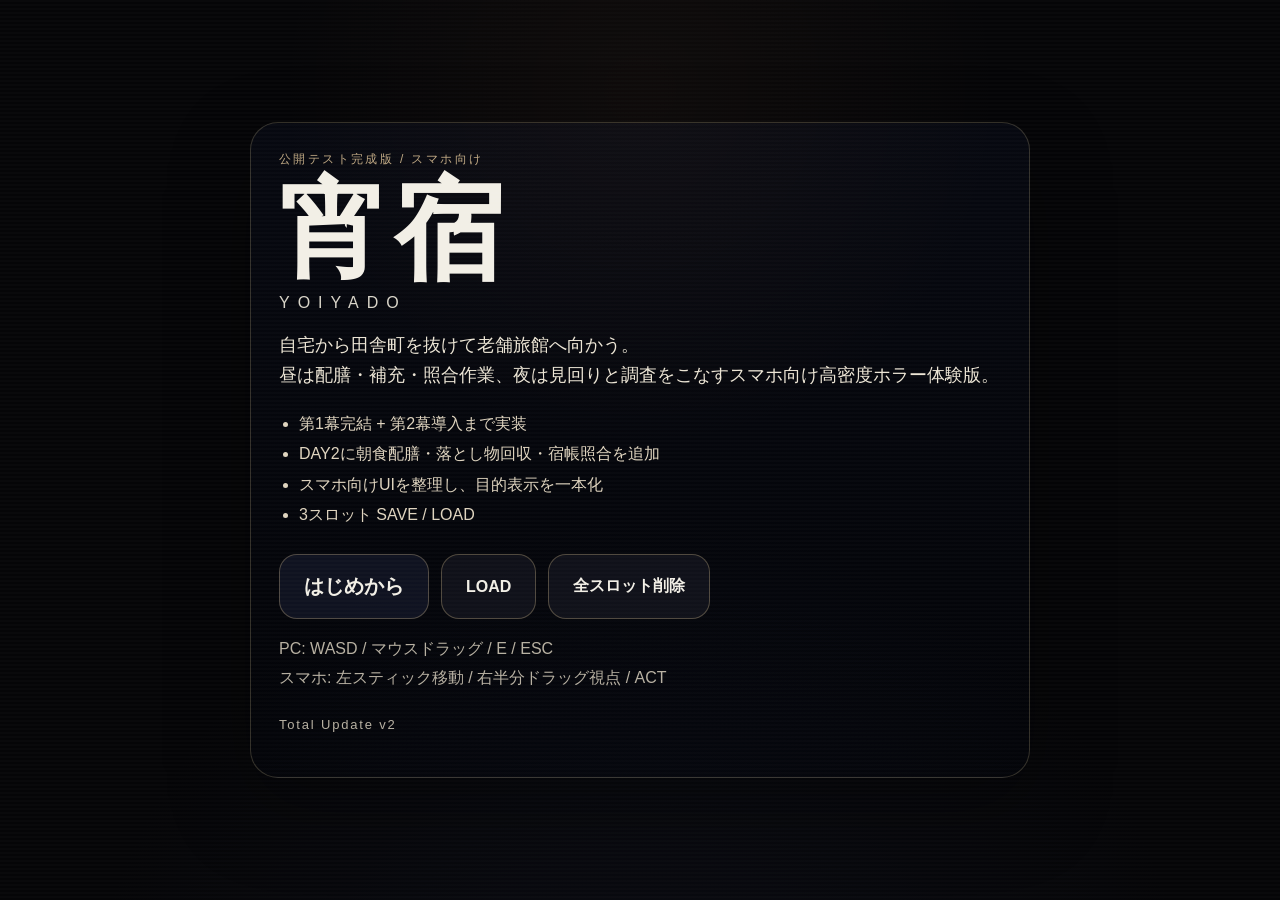
==== index.html @ d2ebab65 "Add files via upload" ====
<!doctype html>
<html lang="ja">
<head>
  <meta charset="utf-8">
  <meta name="viewport" content="width=device-width, initial-scale=1, maximum-scale=1, user-scalable=no, viewport-fit=cover">
  <title>宵宿 Total Update v2</title>
  <link rel="stylesheet" href="styles.css?v=touchfix2">
</head>
<body class="title-body">
  <div class="crt"></div>
  <main class="title-shell">
    <div class="title-card">
      <p class="eyebrow">公開テスト完成版 / スマホ向け</p>
      <h1>宵宿</h1>
      <p class="roman">YOIYADO</p>
      <p class="lead">自宅から田舎町を抜けて老舗旅館へ向かう。<br>昼は配膳・補充・照合作業、夜は見回りと調査をこなすスマホ向け高密度ホラー体験版。</p>
      <ul class="feature-list">
        <li>第1幕完結 + 第2幕導入まで実装</li>
        <li>DAY2に朝食配膳・落とし物回収・宿帳照合を追加</li>
        <li>スマホ向けUIを整理し、目的表示を一本化</li>
        <li>3スロット SAVE / LOAD</li>
      </ul>
      <div class="title-actions">
        <a class="main-btn" href="play.html?new=1">はじめから</a>
        <button class="sub-btn" id="open-title-load">LOAD</button>
        <button class="sub-btn" id="wipe-save">全スロット削除</button>
      </div>
      <p class="hint">PC: WASD / マウスドラッグ / E / ESC<br>スマホ: 左スティック移動 / 右半分ドラッグ視点 / ACT</p>
      <p class="version">Total Update v2</p>
    </div>
  </main>

  <div id="title-slot-overlay" class="overlay hidden title-slot-overlay">
    <div class="menu-card slot-card">
      <h2>LOAD</h2>
      <p class="slot-note">読み込むセーブデータを選んでください。</p>
      <div id="title-slot-list" class="slot-list"></div>
      <button id="close-title-load">閉じる</button>
    </div>
  </div>

  <script>
    (function(){
      const SAVE_PREFIX = 'yoiyado_b1_smartphone_slot_';
      const overlay = document.getElementById('title-slot-overlay');
      const list = document.getElementById('title-slot-list');
      const openBtn = document.getElementById('open-title-load');
      const closeBtn = document.getElementById('close-title-load');
      const wipeBtn = document.getElementById('wipe-save');

      function slotKey(n){ return SAVE_PREFIX + n; }
      function escapeHtml(str){ return String(str).replace(/[&<>"]/g, s => ({'&':'&amp;','<':'&lt;','>':'&gt;','"':'&quot;'}[s])); }
      function renderSlots(){
        const labels = { start_note:'机へ', leave_home:'玄関へ', walk_to_ryokan:'旅館入口へ', talk_okami:'女将へ', get_tray:'厨房へ', deliver_201:'201号室へ', report_okami:'帳場へ戻る', stock_amenities:'戸棚へ', place_amenities:'備品箱へ', arrange_slippers:'下駄箱前へ', restock_towels:'浴場前へ', answer_phone:'浴場前へ', inspect_archive:'宿帳庫へ', escape_archive:'帳場へ逃げる', sleep_day1:'布団へ', leave_home_day2:'玄関へ', commute_day2:'旅館入口へ', talk_maid:'仲居へ', inspect_north:'北廊下へ', inspect_detached:'離れ通路へ', escape_detached:'帳場へ逃げる', finale:'女将へ' };
        list.innerHTML = '';
        for (let i=1;i<=3;i++){
          const raw = localStorage.getItem(slotKey(i));
          const wrap = document.createElement('div');
          wrap.className = 'slot-row';
          const btn = document.createElement('button');
          btn.className = 'slot-btn';
          if(raw){
            try{
              const data = JSON.parse(raw);
              const area = data.areaLabel || data.area || '不明';
              const objective = labels[data.step] || data.step || '進行中';
              btn.innerHTML = '<strong>SLOT ' + i + '</strong><span>' + escapeHtml(area) + ' / ' + escapeHtml(objective) + '</span>';
              btn.addEventListener('click', ()=>{ location.href = 'play.html?slot=' + i; });
            }catch(e){
              btn.innerHTML = '<strong>SLOT ' + i + '</strong><span>読込失敗</span>';
              btn.disabled = true;
            }
          }else{
            btn.innerHTML = '<strong>SLOT ' + i + '</strong><span>空き</span>';
            btn.disabled = true;
          }
          wrap.appendChild(btn);
          list.appendChild(wrap);
        }
      }
      openBtn.addEventListener('click', function(){ renderSlots(); overlay.classList.remove('hidden'); });
      closeBtn.addEventListener('click', function(){ overlay.classList.add('hidden'); });
      overlay.addEventListener('click', function(e){ if(e.target === overlay) overlay.classList.add('hidden'); });
      wipeBtn.addEventListener('click', function(){
        for(let i=1;i<=3;i++) localStorage.removeItem(slotKey(i));
        alert('3つのセーブスロットを削除しました');
        renderSlots();
      });
    })();
  </script>
</body>
</html>
---- styles.css ----
:root{
  --bg:#050507;
  --panel:rgba(6,8,15,.82);
  --panel-2:rgba(10,12,22,.92);
  --line:rgba(177,162,122,.28);
  --text:#f2efe6;
  --sub:#bfa883;
  --accent:#d6c18f;
  --danger:#d06b60;
  --safe-top:env(safe-area-inset-top, 0px);
  --safe-bottom:env(safe-area-inset-bottom, 0px);
  --safe-left:env(safe-area-inset-left, 0px);
  --safe-right:env(safe-area-inset-right, 0px);
}
*{box-sizing:border-box; -webkit-tap-highlight-color:transparent; touch-action:manipulation;}
html,body{margin:0; padding:0; width:100%; height:100%; overflow:hidden; background:var(--bg); color:var(--text); font-family:-apple-system,BlinkMacSystemFont,"Hiragino Sans","Yu Gothic UI",sans-serif;}
body{overscroll-behavior:none;}
.title-body,.play-body{position:relative;}
.crt{pointer-events:none; position:fixed; inset:0; background:
  repeating-linear-gradient(180deg, rgba(255,255,255,.02) 0 2px, rgba(0,0,0,0) 2px 4px),
  radial-gradient(circle at 50% 10%, rgba(255,164,96,.06), transparent 35%),
  radial-gradient(circle at 50% 120%, rgba(60,74,130,.14), transparent 45%);
  mix-blend-mode:screen; opacity:.65; z-index:4;
}
.title-shell{position:relative; z-index:2; display:grid; place-items:center; min-height:100%; padding:24px;}
.title-card{max-width:780px; width:min(92vw,780px); padding:28px; border:1px solid var(--line); border-radius:28px; background:linear-gradient(180deg, rgba(7,9,17,.95), rgba(3,4,8,.92)); box-shadow:0 30px 80px rgba(0,0,0,.45);}
.eyebrow{margin:0 0 8px; letter-spacing:.2em; color:var(--sub); font-size:12px;}
.title-card h1{font-size:clamp(56px,12vw,110px); margin:0; line-height:1; letter-spacing:.04em;}
.roman{margin:8px 0 18px; letter-spacing:.5em; color:#d8d4c8;}
.lead{font-size:18px; line-height:1.7; color:#ece5d5;}
.feature-list{padding-left:20px; line-height:1.9; color:#dfd4bf;}
.title-actions{display:flex; gap:12px; flex-wrap:wrap; margin-top:24px;}
.main-btn,.sub-btn{appearance:none; border:none; cursor:pointer; text-decoration:none; color:var(--text); background:rgba(16,19,34,.95); border:1px solid rgba(216,193,143,.32); border-radius:18px; padding:18px 24px; font-size:20px; font-weight:700;}
.sub-btn{background:rgba(17,18,26,.9); font-size:16px;}
.hint,.version{color:#b7b0a1; line-height:1.8;}
.version{margin-top:20px; font-size:13px; letter-spacing:.14em;}

#game-root{position:fixed; inset:0; overflow:hidden; background:#020306;}
#game-canvas{position:absolute; inset:0; width:100%; height:100%; display:block;}
.hud{position:absolute; inset:0; z-index:3; pointer-events:none;}
.hud-left,.hud-right{position:absolute; top:calc(var(--safe-top) + 14px); display:flex; gap:10px; align-items:flex-start;}
.hud-left{left:calc(var(--safe-left) + 14px); flex-direction:column;}
.hud-right{right:calc(var(--safe-right) + 14px); flex-direction:column; align-items:flex-end;}
.badge,.distance-pill,.menu-btn,.objective-panel,.prompt,.menu-card,.dialogue,.joystick-base,.act-btn,.look-zone,#minimap{backdrop-filter:blur(10px); background:var(--panel); border:1px solid var(--line); box-shadow:0 16px 34px rgba(0,0,0,.28);}
.badge{padding:6px 9px; border-radius:12px; min-width:64px; font-weight:700; text-align:center; font-size:11px;}
.badge.secondary{color:#e5d1ad; opacity:.92;}
#objective-panel,#minimap{display:none !important;}
.distance-pill{padding:10px 14px; border-radius:18px; font-weight:700; font-size:16px; color:#f0d68e; max-width:min(64vw, 360px); white-space:nowrap; overflow:hidden; text-overflow:ellipsis;}
.menu-btn{pointer-events:auto; appearance:none; border:none; color:var(--text); padding:12px 20px; border-radius:18px; font-weight:800; font-size:16px; cursor:pointer;}
.objective-panel{position:absolute; left:calc(var(--safe-left) + 18px); bottom:calc(var(--safe-bottom) + 142px); width:min(440px, calc(100vw - 172px)); padding:16px 18px; border-radius:20px;}
.objective-title{font-size:12px; letter-spacing:.18em; color:var(--sub); margin-bottom:8px;}
.objective-text{font-size:24px; font-weight:800; line-height:1.35;}
.objective-sub{margin-top:6px; color:#cbc0a7;}
.prompt{position:absolute; top:calc(var(--safe-top) + 110px); left:50%; bottom:auto; transform:translateX(-50%); min-width:220px; max-width:min(54vw, 380px); padding:10px 14px; border-radius:16px; text-align:center; font-weight:700; opacity:0; transition:.18s ease; z-index:3; pointer-events:none; white-space:nowrap; overflow:hidden; text-overflow:ellipsis; font-size:14px;}
.prompt.show{opacity:1;}
@media (max-width: 900px){
  .prompt{top:calc(var(--safe-top) + 146px); left:calc(var(--safe-left) + 122px); max-width:min(52vw, 280px); font-size:14px; padding:10px 14px;}
}

#minimap{position:absolute; top:calc(var(--safe-top) + 86px); right:calc(var(--safe-right) + 14px); width:270px; height:150px; border-radius:22px; padding:0;}
.joystick-zone{position:absolute; z-index:3; left:calc(var(--safe-left) + 18px); bottom:calc(var(--safe-bottom) + 18px); width:150px; height:150px; pointer-events:auto; touch-action:none;}
.move-label{position:absolute; left:14px; top:10px; color:rgba(203,195,178,.62); font-size:12px; letter-spacing:.18em;}
.joystick-base{position:absolute; inset:0; border-radius:28px; display:grid; place-items:center; background:rgba(6,8,15,.22); border:1px solid rgba(177,162,122,.12); box-shadow:0 10px 22px rgba(0,0,0,.10);} 
.joystick-knob{width:56px; height:56px; border-radius:50%; background:rgba(255,255,255,.12); border:1px solid rgba(255,255,255,.14); transform:translate3d(0,0,0);} 
.look-zone{position:absolute; z-index:3; right:calc(var(--safe-right) + 118px); bottom:calc(var(--safe-bottom) + 22px); width:118px; height:64px; border-radius:20px; display:grid; place-items:center; color:rgba(185,177,162,.38); font-size:11px; letter-spacing:.16em; pointer-events:none; background:rgba(6,8,15,.06); border:1px solid rgba(177,162,122,.05);} 
.act-btn{position:absolute; z-index:3; right:calc(var(--safe-right) + 18px); bottom:calc(var(--safe-bottom) + 18px); width:150px; height:92px; border-radius:26px; pointer-events:auto; appearance:none; border:none; color:rgba(255,255,255,.94); font-size:40px; font-weight:900; letter-spacing:.04em; background:rgba(6,8,15,.24); border:1px solid rgba(177,162,122,.12); box-shadow:0 10px 22px rgba(0,0,0,.10);} 
.dialogue{position:absolute; left:18px; right:18px; bottom:calc(var(--safe-bottom) + 18px); z-index:5; pointer-events:auto; border-radius:24px; display:grid; grid-template-columns:130px 1fr; overflow:hidden;}
.portrait{min-height:180px; background:linear-gradient(180deg, rgba(58,61,80,.65), rgba(14,16,24,.8)); display:grid; place-items:center;}
.dialogue-box{padding:18px 20px 22px;}
.dialogue-name{font-size:18px; color:var(--accent); font-weight:800; margin-bottom:8px;}
.dialogue-text{font-size:24px; line-height:1.6; white-space:pre-wrap;}
.dialogue-continue{margin-top:10px; color:#b8afa0; font-size:14px;}
.overlay{position:absolute; inset:0; z-index:6; display:grid; place-items:center; background:rgba(0,0,0,.42);}
.menu-card{width:min(92vw,420px); padding:28px; border-radius:26px; text-align:center; background:var(--panel-2);}
.menu-card h2{margin:0 0 16px; font-size:30px;}
.menu-card p{line-height:1.8; color:#d5c7b3;}
.menu-card button{appearance:none; display:block; width:100%; margin-top:10px; padding:16px 18px; border-radius:18px; border:1px solid rgba(216,193,143,.32); background:rgba(17,19,30,.96); color:var(--text); font-size:18px; font-weight:800;}
.hidden{display:none !important;}

@media (max-width: 900px){
  .title-card{padding:24px 18px 20px;}
  .lead{font-size:16px;}
  .feature-list{font-size:14px;}
  .distance-pill{font-size:14px; max-width:58vw;}
  .badge{min-width:76px; padding:8px 10px; font-size:13px;}
  .act-btn{width:122px; height:82px; font-size:34px;}
  .look-zone{right:calc(var(--safe-right) + 98px); width:94px; font-size:10px;}
  .joystick-zone{width:136px; height:136px;}
  .dialogue{grid-template-columns:96px 1fr;}
  .portrait{min-height:142px;}
  .dialogue-text{font-size:18px;}
}


.slot-card{max-width:min(92vw,560px);}
.slot-note{margin:0 0 12px; color:#d5c7b3; line-height:1.6;}
.slot-list{display:grid; gap:10px;}
.slot-row{display:grid;}
.slot-btn{appearance:none; width:100%; text-align:left; display:grid; gap:4px; padding:16px 18px; border-radius:18px; border:1px solid rgba(216,193,143,.32); background:rgba(17,19,30,.96); color:var(--text);}
.slot-btn strong{font-size:16px; letter-spacing:.08em;}
.slot-btn span{font-size:14px; color:#d5c7b3;}
.slot-btn:disabled{opacity:.48;}
.title-slot-overlay{z-index:6;}
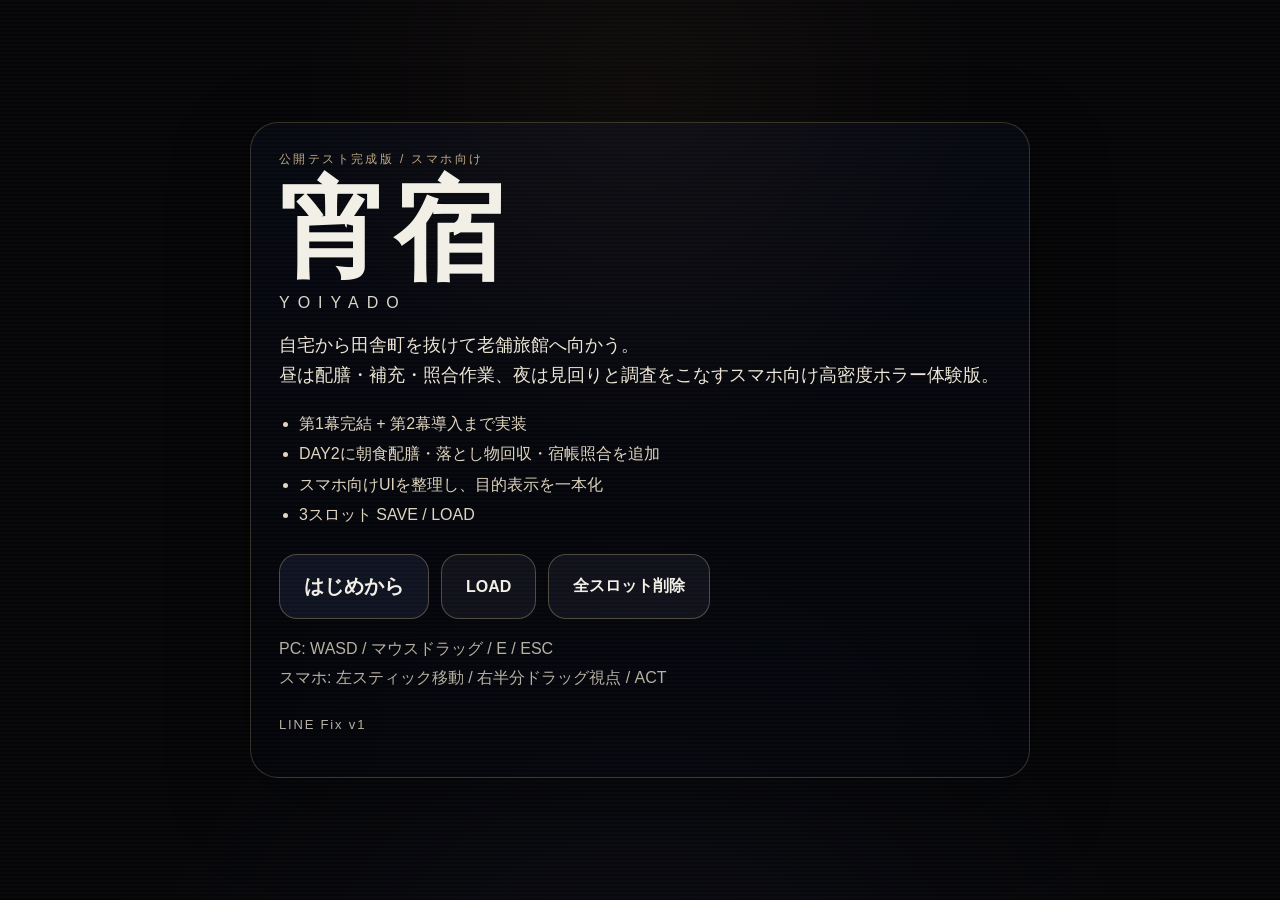
==== commit e92cb88e: "Add files via upload" ====
--- a/index.html
+++ b/index.html
@@ -3,8 +3,8 @@
 <head>
   <meta charset="utf-8">
   <meta name="viewport" content="width=device-width, initial-scale=1, maximum-scale=1, user-scalable=no, viewport-fit=cover">
-  <title>宵宿 Total Update v2</title>
-  <link rel="stylesheet" href="styles.css?v=touchfix2">
+  <title>宵宿 LINE Fix v1</title>
+  <link rel="stylesheet" href="styles.css?v=linefix1">
 </head>
 <body class="title-body">
   <div class="crt"></div>
@@ -21,12 +21,12 @@
         <li>3スロット SAVE / LOAD</li>
       </ul>
       <div class="title-actions">
-        <a class="main-btn" href="play.html?new=1">はじめから</a>
+        <a class="main-btn" href="home.html?mode=day1&v=linefix1">はじめから</a>
         <button class="sub-btn" id="open-title-load">LOAD</button>
         <button class="sub-btn" id="wipe-save">全スロット削除</button>
       </div>
       <p class="hint">PC: WASD / マウスドラッグ / E / ESC<br>スマホ: 左スティック移動 / 右半分ドラッグ視点 / ACT</p>
-      <p class="version">Total Update v2</p>
+      <p class="version">LINE Fix v1</p>
     </div>
   </main>
 
@@ -41,7 +41,7 @@
 
   <script>
     (function(){
-      const SAVE_PREFIX = 'yoiyado_b1_smartphone_slot_';
+      const SAVE_PREFIX = 'yoiyado_total_update_v2_slot_';
       const overlay = document.getElementById('title-slot-overlay');
       const list = document.getElementById('title-slot-list');
       const openBtn = document.getElementById('open-title-load');
@@ -65,7 +65,7 @@
               const area = data.areaLabel || data.area || '不明';
               const objective = labels[data.step] || data.step || '進行中';
               btn.innerHTML = '<strong>SLOT ' + i + '</strong><span>' + escapeHtml(area) + ' / ' + escapeHtml(objective) + '</span>';
-              btn.addEventListener('click', ()=>{ location.href = 'play.html?slot=' + i; });
+              btn.addEventListener('click', ()=>{ location.href = 'play.html?slot=' + i + '&v=linefix1'; });
             }catch(e){
               btn.innerHTML = '<strong>SLOT ' + i + '</strong><span>読込失敗</span>';
               btn.disabled = true;
--- a/styles.css
+++ b/styles.css
@@ -101,3 +101,22 @@
 .slot-btn span{font-size:14px; color:#d5c7b3;}
 .slot-btn:disabled{opacity:.48;}
 .title-slot-overlay{z-index:6;}
+
+.home-overlay{position:absolute;inset:0;z-index:5;display:grid;place-items:center;padding:24px;background:linear-gradient(180deg,rgba(4,6,10,.18),rgba(0,0,0,.28));pointer-events:auto;}
+.home-card{width:min(92vw,720px);border:1px solid rgba(216,193,143,.24);border-radius:26px;overflow:hidden;background:rgba(9,12,20,.86);backdrop-filter:blur(10px);box-shadow:0 30px 70px rgba(0,0,0,.42);}
+.home-room-art{position:relative;height:min(46vw,260px);background:linear-gradient(180deg,#2f251f 0 26%,#5b4537 26% 28%,#d9ccb7 28% 100%);}
+.home-window{position:absolute;left:7%;top:16%;width:34%;height:34%;background:linear-gradient(180deg,#d8e7f3,#f7f7f1);border:10px solid #4f3828;box-shadow:inset 0 0 0 2px rgba(255,255,255,.25);}
+.home-window::before,.home-window::after{content:'';position:absolute;background:#5a3e2d;}
+.home-window::before{left:50%;top:0;width:8px;height:100%;transform:translateX(-50%);}
+.home-window::after{left:0;top:50%;width:100%;height:8px;transform:translateY(-50%);}
+.home-desk{position:absolute;left:12%;bottom:16%;width:42%;height:16%;background:linear-gradient(180deg,#7e5e45,#5d4231);border-radius:2px;box-shadow:0 10px 24px rgba(0,0,0,.18);}
+.home-note-prop{position:absolute;left:24%;bottom:26%;width:13%;height:7%;background:#efe7d4;transform:rotate(-8deg);box-shadow:0 4px 10px rgba(0,0,0,.15);}
+.home-door-prop{position:absolute;right:8%;top:16%;width:18%;height:56%;background:linear-gradient(180deg,#77604a,#5c4735);border:8px solid #2e231a;}
+.home-door-prop::after{content:'';position:absolute;right:14%;top:48%;width:12px;height:12px;border-radius:50%;background:#d1b37b;}
+.home-futon-prop{position:absolute;right:28%;bottom:14%;width:24%;height:18%;background:linear-gradient(180deg,#efede7,#d9d3c7);border-radius:10px;box-shadow:0 8px 18px rgba(0,0,0,.12);}
+.home-copy{padding:20px 20px 22px;}
+.home-eyebrow{font-size:12px;letter-spacing:.18em;color:#c5ae82;margin-bottom:8px;}
+.home-copy h2{margin:0 0 8px;font-size:28px;}
+.home-copy p{margin:0;color:#d7cfbf;line-height:1.8;}
+.home-actions{margin-top:16px;}
+.home-primary{appearance:none;border:none;border-radius:18px;padding:15px 20px;width:100%;font-size:18px;font-weight:800;color:#f4f0e5;background:rgba(21,25,39,.98);border:1px solid rgba(216,193,143,.3);}
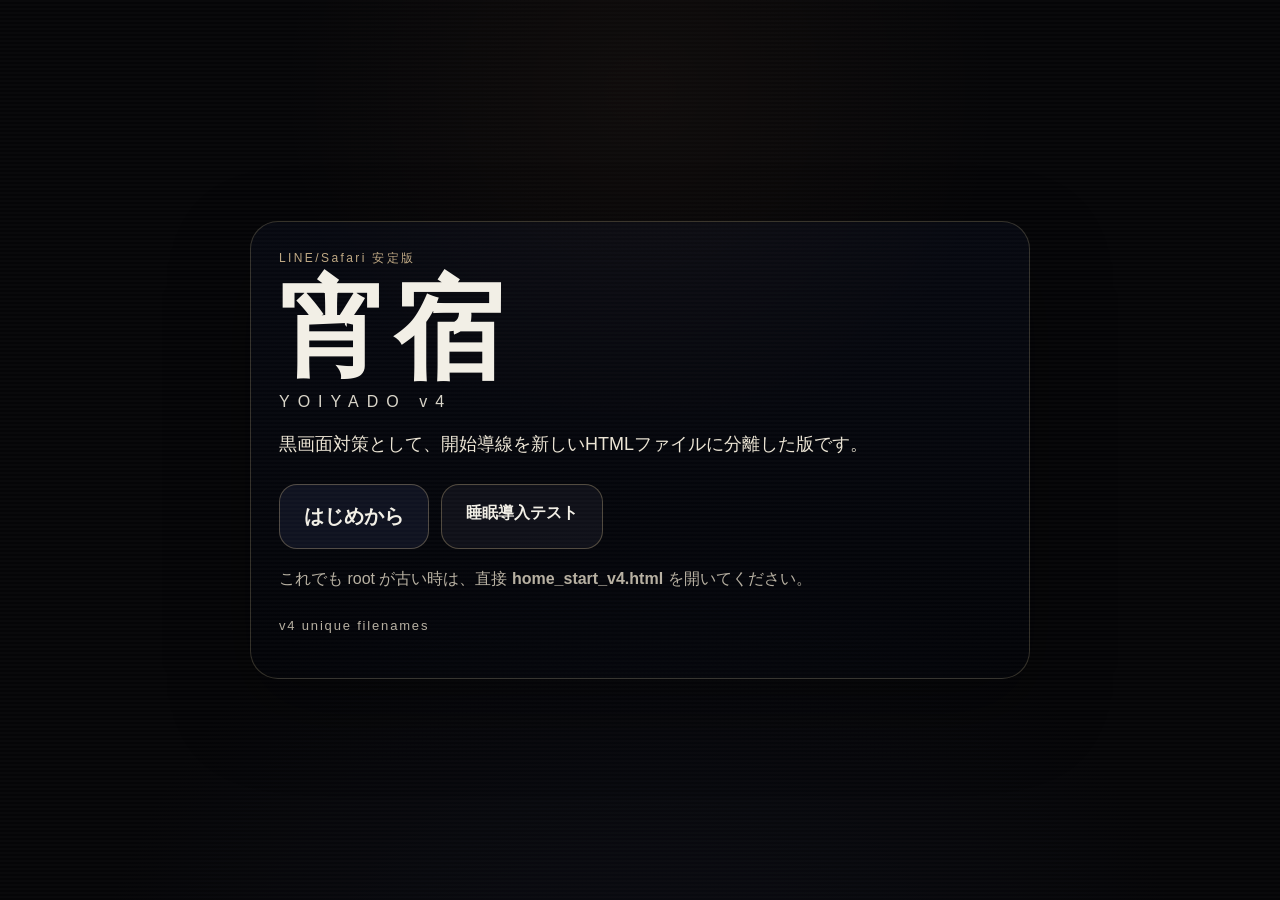
==== commit 95500cb1: "Add files via upload" ====
--- a/index.html
+++ b/index.html
@@ -1,92 +1 @@
-<!doctype html>
-<html lang="ja">
-<head>
-  <meta charset="utf-8">
-  <meta name="viewport" content="width=device-width, initial-scale=1, maximum-scale=1, user-scalable=no, viewport-fit=cover">
-  <title>宵宿 LINE Fix v1</title>
-  <link rel="stylesheet" href="styles.css?v=linefix1">
-</head>
-<body class="title-body">
-  <div class="crt"></div>
-  <main class="title-shell">
-    <div class="title-card">
-      <p class="eyebrow">公開テスト完成版 / スマホ向け</p>
-      <h1>宵宿</h1>
-      <p class="roman">YOIYADO</p>
-      <p class="lead">自宅から田舎町を抜けて老舗旅館へ向かう。<br>昼は配膳・補充・照合作業、夜は見回りと調査をこなすスマホ向け高密度ホラー体験版。</p>
-      <ul class="feature-list">
-        <li>第1幕完結 + 第2幕導入まで実装</li>
-        <li>DAY2に朝食配膳・落とし物回収・宿帳照合を追加</li>
-        <li>スマホ向けUIを整理し、目的表示を一本化</li>
-        <li>3スロット SAVE / LOAD</li>
-      </ul>
-      <div class="title-actions">
-        <a class="main-btn" href="home.html?mode=day1&v=linefix1">はじめから</a>
-        <button class="sub-btn" id="open-title-load">LOAD</button>
-        <button class="sub-btn" id="wipe-save">全スロット削除</button>
-      </div>
-      <p class="hint">PC: WASD / マウスドラッグ / E / ESC<br>スマホ: 左スティック移動 / 右半分ドラッグ視点 / ACT</p>
-      <p class="version">LINE Fix v1</p>
-    </div>
-  </main>
-
-  <div id="title-slot-overlay" class="overlay hidden title-slot-overlay">
-    <div class="menu-card slot-card">
-      <h2>LOAD</h2>
-      <p class="slot-note">読み込むセーブデータを選んでください。</p>
-      <div id="title-slot-list" class="slot-list"></div>
-      <button id="close-title-load">閉じる</button>
-    </div>
-  </div>
-
-  <script>
-    (function(){
-      const SAVE_PREFIX = 'yoiyado_total_update_v2_slot_';
-      const overlay = document.getElementById('title-slot-overlay');
-      const list = document.getElementById('title-slot-list');
-      const openBtn = document.getElementById('open-title-load');
-      const closeBtn = document.getElementById('close-title-load');
-      const wipeBtn = document.getElementById('wipe-save');
-
-      function slotKey(n){ return SAVE_PREFIX + n; }
-      function escapeHtml(str){ return String(str).replace(/[&<>"]/g, s => ({'&':'&amp;','<':'&lt;','>':'&gt;','"':'&quot;'}[s])); }
-      function renderSlots(){
-        const labels = { start_note:'机へ', leave_home:'玄関へ', walk_to_ryokan:'旅館入口へ', talk_okami:'女将へ', get_tray:'厨房へ', deliver_201:'201号室へ', report_okami:'帳場へ戻る', stock_amenities:'戸棚へ', place_amenities:'備品箱へ', arrange_slippers:'下駄箱前へ', restock_towels:'浴場前へ', answer_phone:'浴場前へ', inspect_archive:'宿帳庫へ', escape_archive:'帳場へ逃げる', sleep_day1:'布団へ', leave_home_day2:'玄関へ', commute_day2:'旅館入口へ', talk_maid:'仲居へ', inspect_north:'北廊下へ', inspect_detached:'離れ通路へ', escape_detached:'帳場へ逃げる', finale:'女将へ' };
-        list.innerHTML = '';
-        for (let i=1;i<=3;i++){
-          const raw = localStorage.getItem(slotKey(i));
-          const wrap = document.createElement('div');
-          wrap.className = 'slot-row';
-          const btn = document.createElement('button');
-          btn.className = 'slot-btn';
-          if(raw){
-            try{
-              const data = JSON.parse(raw);
-              const area = data.areaLabel || data.area || '不明';
-              const objective = labels[data.step] || data.step || '進行中';
-              btn.innerHTML = '<strong>SLOT ' + i + '</strong><span>' + escapeHtml(area) + ' / ' + escapeHtml(objective) + '</span>';
-              btn.addEventListener('click', ()=>{ location.href = 'play.html?slot=' + i + '&v=linefix1'; });
-            }catch(e){
-              btn.innerHTML = '<strong>SLOT ' + i + '</strong><span>読込失敗</span>';
-              btn.disabled = true;
-            }
-          }else{
-            btn.innerHTML = '<strong>SLOT ' + i + '</strong><span>空き</span>';
-            btn.disabled = true;
-          }
-          wrap.appendChild(btn);
-          list.appendChild(wrap);
-        }
-      }
-      openBtn.addEventListener('click', function(){ renderSlots(); overlay.classList.remove('hidden'); });
-      closeBtn.addEventListener('click', function(){ overlay.classList.add('hidden'); });
-      overlay.addEventListener('click', function(e){ if(e.target === overlay) overlay.classList.add('hidden'); });
-      wipeBtn.addEventListener('click', function(){
-        for(let i=1;i<=3;i++) localStorage.removeItem(slotKey(i));
-        alert('3つのセーブスロットを削除しました');
-        renderSlots();
-      });
-    })();
-  </script>
-</body>
-</html>
+<!doctype html><html lang="ja"><head><meta charset="utf-8"><meta name="viewport" content="width=device-width, initial-scale=1, maximum-scale=1, user-scalable=no, viewport-fit=cover"><meta http-equiv="Cache-Control" content="no-cache, no-store, must-revalidate"><meta http-equiv="Pragma" content="no-cache"><meta http-equiv="Expires" content="0"><title>宵宿 v4 start</title><link rel="stylesheet" href="styles_v4.css?v=v4root"></head><body class="title-body"><div class="crt"></div><main class="title-shell"><div class="title-card"><p class="eyebrow">LINE/Safari 安定版</p><h1>宵宿</h1><p class="roman">YOIYADO v4</p><p class="lead">黒画面対策として、開始導線を新しいHTMLファイルに分離した版です。</p><div class="title-actions"><a class="main-btn" href="home_start_v4.html?mode=day1&v=v4home">はじめから</a><a class="sub-btn" href="home_start_v4.html?mode=sleep1&v=v4home">睡眠導入テスト</a></div><p class="hint">これでも root が古い時は、直接 <strong>home_start_v4.html</strong> を開いてください。</p><p class="version">v4 unique filenames</p></div></main></body></html>
--- a/styles_v4.css
+++ b/styles_v4.css
@@ -0,0 +1,122 @@
+:root{
+  --bg:#050507;
+  --panel:rgba(6,8,15,.82);
+  --panel-2:rgba(10,12,22,.92);
+  --line:rgba(177,162,122,.28);
+  --text:#f2efe6;
+  --sub:#bfa883;
+  --accent:#d6c18f;
+  --danger:#d06b60;
+  --safe-top:env(safe-area-inset-top, 0px);
+  --safe-bottom:env(safe-area-inset-bottom, 0px);
+  --safe-left:env(safe-area-inset-left, 0px);
+  --safe-right:env(safe-area-inset-right, 0px);
+}
+*{box-sizing:border-box; -webkit-tap-highlight-color:transparent; touch-action:manipulation;}
+html,body{margin:0; padding:0; width:100%; height:100%; overflow:hidden; background:var(--bg); color:var(--text); font-family:-apple-system,BlinkMacSystemFont,"Hiragino Sans","Yu Gothic UI",sans-serif;}
+body{overscroll-behavior:none;}
+.title-body,.play-body{position:relative;}
+.crt{pointer-events:none; position:fixed; inset:0; background:
+  repeating-linear-gradient(180deg, rgba(255,255,255,.02) 0 2px, rgba(0,0,0,0) 2px 4px),
+  radial-gradient(circle at 50% 10%, rgba(255,164,96,.06), transparent 35%),
+  radial-gradient(circle at 50% 120%, rgba(60,74,130,.14), transparent 45%);
+  mix-blend-mode:screen; opacity:.65; z-index:4;
+}
+.title-shell{position:relative; z-index:2; display:grid; place-items:center; min-height:100%; padding:24px;}
+.title-card{max-width:780px; width:min(92vw,780px); padding:28px; border:1px solid var(--line); border-radius:28px; background:linear-gradient(180deg, rgba(7,9,17,.95), rgba(3,4,8,.92)); box-shadow:0 30px 80px rgba(0,0,0,.45);}
+.eyebrow{margin:0 0 8px; letter-spacing:.2em; color:var(--sub); font-size:12px;}
+.title-card h1{font-size:clamp(56px,12vw,110px); margin:0; line-height:1; letter-spacing:.04em;}
+.roman{margin:8px 0 18px; letter-spacing:.5em; color:#d8d4c8;}
+.lead{font-size:18px; line-height:1.7; color:#ece5d5;}
+.feature-list{padding-left:20px; line-height:1.9; color:#dfd4bf;}
+.title-actions{display:flex; gap:12px; flex-wrap:wrap; margin-top:24px;}
+.main-btn,.sub-btn{appearance:none; border:none; cursor:pointer; text-decoration:none; color:var(--text); background:rgba(16,19,34,.95); border:1px solid rgba(216,193,143,.32); border-radius:18px; padding:18px 24px; font-size:20px; font-weight:700;}
+.sub-btn{background:rgba(17,18,26,.9); font-size:16px;}
+.hint,.version{color:#b7b0a1; line-height:1.8;}
+.version{margin-top:20px; font-size:13px; letter-spacing:.14em;}
+
+#game-root{position:fixed; inset:0; overflow:hidden; background:#020306;}
+#game-canvas{position:absolute; inset:0; width:100%; height:100%; display:block;}
+.hud{position:absolute; inset:0; z-index:3; pointer-events:none;}
+.hud-left,.hud-right{position:absolute; top:calc(var(--safe-top) + 14px); display:flex; gap:10px; align-items:flex-start;}
+.hud-left{left:calc(var(--safe-left) + 14px); flex-direction:column;}
+.hud-right{right:calc(var(--safe-right) + 14px); flex-direction:column; align-items:flex-end;}
+.badge,.distance-pill,.menu-btn,.objective-panel,.prompt,.menu-card,.dialogue,.joystick-base,.act-btn,.look-zone,#minimap{backdrop-filter:blur(10px); background:var(--panel); border:1px solid var(--line); box-shadow:0 16px 34px rgba(0,0,0,.28);}
+.badge{padding:6px 9px; border-radius:12px; min-width:64px; font-weight:700; text-align:center; font-size:11px;}
+.badge.secondary{color:#e5d1ad; opacity:.92;}
+#objective-panel,#minimap{display:none !important;}
+.distance-pill{padding:10px 14px; border-radius:18px; font-weight:700; font-size:16px; color:#f0d68e; max-width:min(64vw, 360px); white-space:nowrap; overflow:hidden; text-overflow:ellipsis;}
+.menu-btn{pointer-events:auto; appearance:none; border:none; color:var(--text); padding:12px 20px; border-radius:18px; font-weight:800; font-size:16px; cursor:pointer;}
+.objective-panel{position:absolute; left:calc(var(--safe-left) + 18px); bottom:calc(var(--safe-bottom) + 142px); width:min(440px, calc(100vw - 172px)); padding:16px 18px; border-radius:20px;}
+.objective-title{font-size:12px; letter-spacing:.18em; color:var(--sub); margin-bottom:8px;}
+.objective-text{font-size:24px; font-weight:800; line-height:1.35;}
+.objective-sub{margin-top:6px; color:#cbc0a7;}
+.prompt{position:absolute; top:calc(var(--safe-top) + 110px); left:50%; bottom:auto; transform:translateX(-50%); min-width:220px; max-width:min(54vw, 380px); padding:10px 14px; border-radius:16px; text-align:center; font-weight:700; opacity:0; transition:.18s ease; z-index:3; pointer-events:none; white-space:nowrap; overflow:hidden; text-overflow:ellipsis; font-size:14px;}
+.prompt.show{opacity:1;}
+@media (max-width: 900px){
+  .prompt{top:calc(var(--safe-top) + 146px); left:calc(var(--safe-left) + 122px); max-width:min(52vw, 280px); font-size:14px; padding:10px 14px;}
+}
+
+#minimap{position:absolute; top:calc(var(--safe-top) + 86px); right:calc(var(--safe-right) + 14px); width:270px; height:150px; border-radius:22px; padding:0;}
+.joystick-zone{position:absolute; z-index:3; left:calc(var(--safe-left) + 18px); bottom:calc(var(--safe-bottom) + 18px); width:150px; height:150px; pointer-events:auto; touch-action:none;}
+.move-label{position:absolute; left:14px; top:10px; color:rgba(203,195,178,.62); font-size:12px; letter-spacing:.18em;}
+.joystick-base{position:absolute; inset:0; border-radius:28px; display:grid; place-items:center; background:rgba(6,8,15,.22); border:1px solid rgba(177,162,122,.12); box-shadow:0 10px 22px rgba(0,0,0,.10);} 
+.joystick-knob{width:56px; height:56px; border-radius:50%; background:rgba(255,255,255,.12); border:1px solid rgba(255,255,255,.14); transform:translate3d(0,0,0);} 
+.look-zone{position:absolute; z-index:3; right:calc(var(--safe-right) + 118px); bottom:calc(var(--safe-bottom) + 22px); width:118px; height:64px; border-radius:20px; display:grid; place-items:center; color:rgba(185,177,162,.38); font-size:11px; letter-spacing:.16em; pointer-events:none; background:rgba(6,8,15,.06); border:1px solid rgba(177,162,122,.05);} 
+.act-btn{position:absolute; z-index:3; right:calc(var(--safe-right) + 18px); bottom:calc(var(--safe-bottom) + 18px); width:150px; height:92px; border-radius:26px; pointer-events:auto; appearance:none; border:none; color:rgba(255,255,255,.94); font-size:40px; font-weight:900; letter-spacing:.04em; background:rgba(6,8,15,.24); border:1px solid rgba(177,162,122,.12); box-shadow:0 10px 22px rgba(0,0,0,.10);} 
+.dialogue{position:absolute; left:18px; right:18px; bottom:calc(var(--safe-bottom) + 18px); z-index:5; pointer-events:auto; border-radius:24px; display:grid; grid-template-columns:130px 1fr; overflow:hidden;}
+.portrait{min-height:180px; background:linear-gradient(180deg, rgba(58,61,80,.65), rgba(14,16,24,.8)); display:grid; place-items:center;}
+.dialogue-box{padding:18px 20px 22px;}
+.dialogue-name{font-size:18px; color:var(--accent); font-weight:800; margin-bottom:8px;}
+.dialogue-text{font-size:24px; line-height:1.6; white-space:pre-wrap;}
+.dialogue-continue{margin-top:10px; color:#b8afa0; font-size:14px;}
+.overlay{position:absolute; inset:0; z-index:6; display:grid; place-items:center; background:rgba(0,0,0,.42);}
+.menu-card{width:min(92vw,420px); padding:28px; border-radius:26px; text-align:center; background:var(--panel-2);}
+.menu-card h2{margin:0 0 16px; font-size:30px;}
+.menu-card p{line-height:1.8; color:#d5c7b3;}
+.menu-card button{appearance:none; display:block; width:100%; margin-top:10px; padding:16px 18px; border-radius:18px; border:1px solid rgba(216,193,143,.32); background:rgba(17,19,30,.96); color:var(--text); font-size:18px; font-weight:800;}
+.hidden{display:none !important;}
+
+@media (max-width: 900px){
+  .title-card{padding:24px 18px 20px;}
+  .lead{font-size:16px;}
+  .feature-list{font-size:14px;}
+  .distance-pill{font-size:14px; max-width:58vw;}
+  .badge{min-width:76px; padding:8px 10px; font-size:13px;}
+  .act-btn{width:122px; height:82px; font-size:34px;}
+  .look-zone{right:calc(var(--safe-right) + 98px); width:94px; font-size:10px;}
+  .joystick-zone{width:136px; height:136px;}
+  .dialogue{grid-template-columns:96px 1fr;}
+  .portrait{min-height:142px;}
+  .dialogue-text{font-size:18px;}
+}
+
+
+.slot-card{max-width:min(92vw,560px);}
+.slot-note{margin:0 0 12px; color:#d5c7b3; line-height:1.6;}
+.slot-list{display:grid; gap:10px;}
+.slot-row{display:grid;}
+.slot-btn{appearance:none; width:100%; text-align:left; display:grid; gap:4px; padding:16px 18px; border-radius:18px; border:1px solid rgba(216,193,143,.32); background:rgba(17,19,30,.96); color:var(--text);}
+.slot-btn strong{font-size:16px; letter-spacing:.08em;}
+.slot-btn span{font-size:14px; color:#d5c7b3;}
+.slot-btn:disabled{opacity:.48;}
+.title-slot-overlay{z-index:6;}
+
+.home-overlay{position:absolute;inset:0;z-index:5;display:grid;place-items:center;padding:24px;background:linear-gradient(180deg,rgba(4,6,10,.18),rgba(0,0,0,.28));pointer-events:auto;}
+.home-card{width:min(92vw,720px);border:1px solid rgba(216,193,143,.24);border-radius:26px;overflow:hidden;background:rgba(9,12,20,.86);backdrop-filter:blur(10px);box-shadow:0 30px 70px rgba(0,0,0,.42);}
+.home-room-art{position:relative;height:min(46vw,260px);background:linear-gradient(180deg,#2f251f 0 26%,#5b4537 26% 28%,#d9ccb7 28% 100%);}
+.home-window{position:absolute;left:7%;top:16%;width:34%;height:34%;background:linear-gradient(180deg,#d8e7f3,#f7f7f1);border:10px solid #4f3828;box-shadow:inset 0 0 0 2px rgba(255,255,255,.25);}
+.home-window::before,.home-window::after{content:'';position:absolute;background:#5a3e2d;}
+.home-window::before{left:50%;top:0;width:8px;height:100%;transform:translateX(-50%);}
+.home-window::after{left:0;top:50%;width:100%;height:8px;transform:translateY(-50%);}
+.home-desk{position:absolute;left:12%;bottom:16%;width:42%;height:16%;background:linear-gradient(180deg,#7e5e45,#5d4231);border-radius:2px;box-shadow:0 10px 24px rgba(0,0,0,.18);}
+.home-note-prop{position:absolute;left:24%;bottom:26%;width:13%;height:7%;background:#efe7d4;transform:rotate(-8deg);box-shadow:0 4px 10px rgba(0,0,0,.15);}
+.home-door-prop{position:absolute;right:8%;top:16%;width:18%;height:56%;background:linear-gradient(180deg,#77604a,#5c4735);border:8px solid #2e231a;}
+.home-door-prop::after{content:'';position:absolute;right:14%;top:48%;width:12px;height:12px;border-radius:50%;background:#d1b37b;}
+.home-futon-prop{position:absolute;right:28%;bottom:14%;width:24%;height:18%;background:linear-gradient(180deg,#efede7,#d9d3c7);border-radius:10px;box-shadow:0 8px 18px rgba(0,0,0,.12);}
+.home-copy{padding:20px 20px 22px;}
+.home-eyebrow{font-size:12px;letter-spacing:.18em;color:#c5ae82;margin-bottom:8px;}
+.home-copy h2{margin:0 0 8px;font-size:28px;}
+.home-copy p{margin:0;color:#d7cfbf;line-height:1.8;}
+.home-actions{margin-top:16px;}
+.home-primary{appearance:none;border:none;border-radius:18px;padding:15px 20px;width:100%;font-size:18px;font-weight:800;color:#f4f0e5;background:rgba(21,25,39,.98);border:1px solid rgba(216,193,143,.3);}
